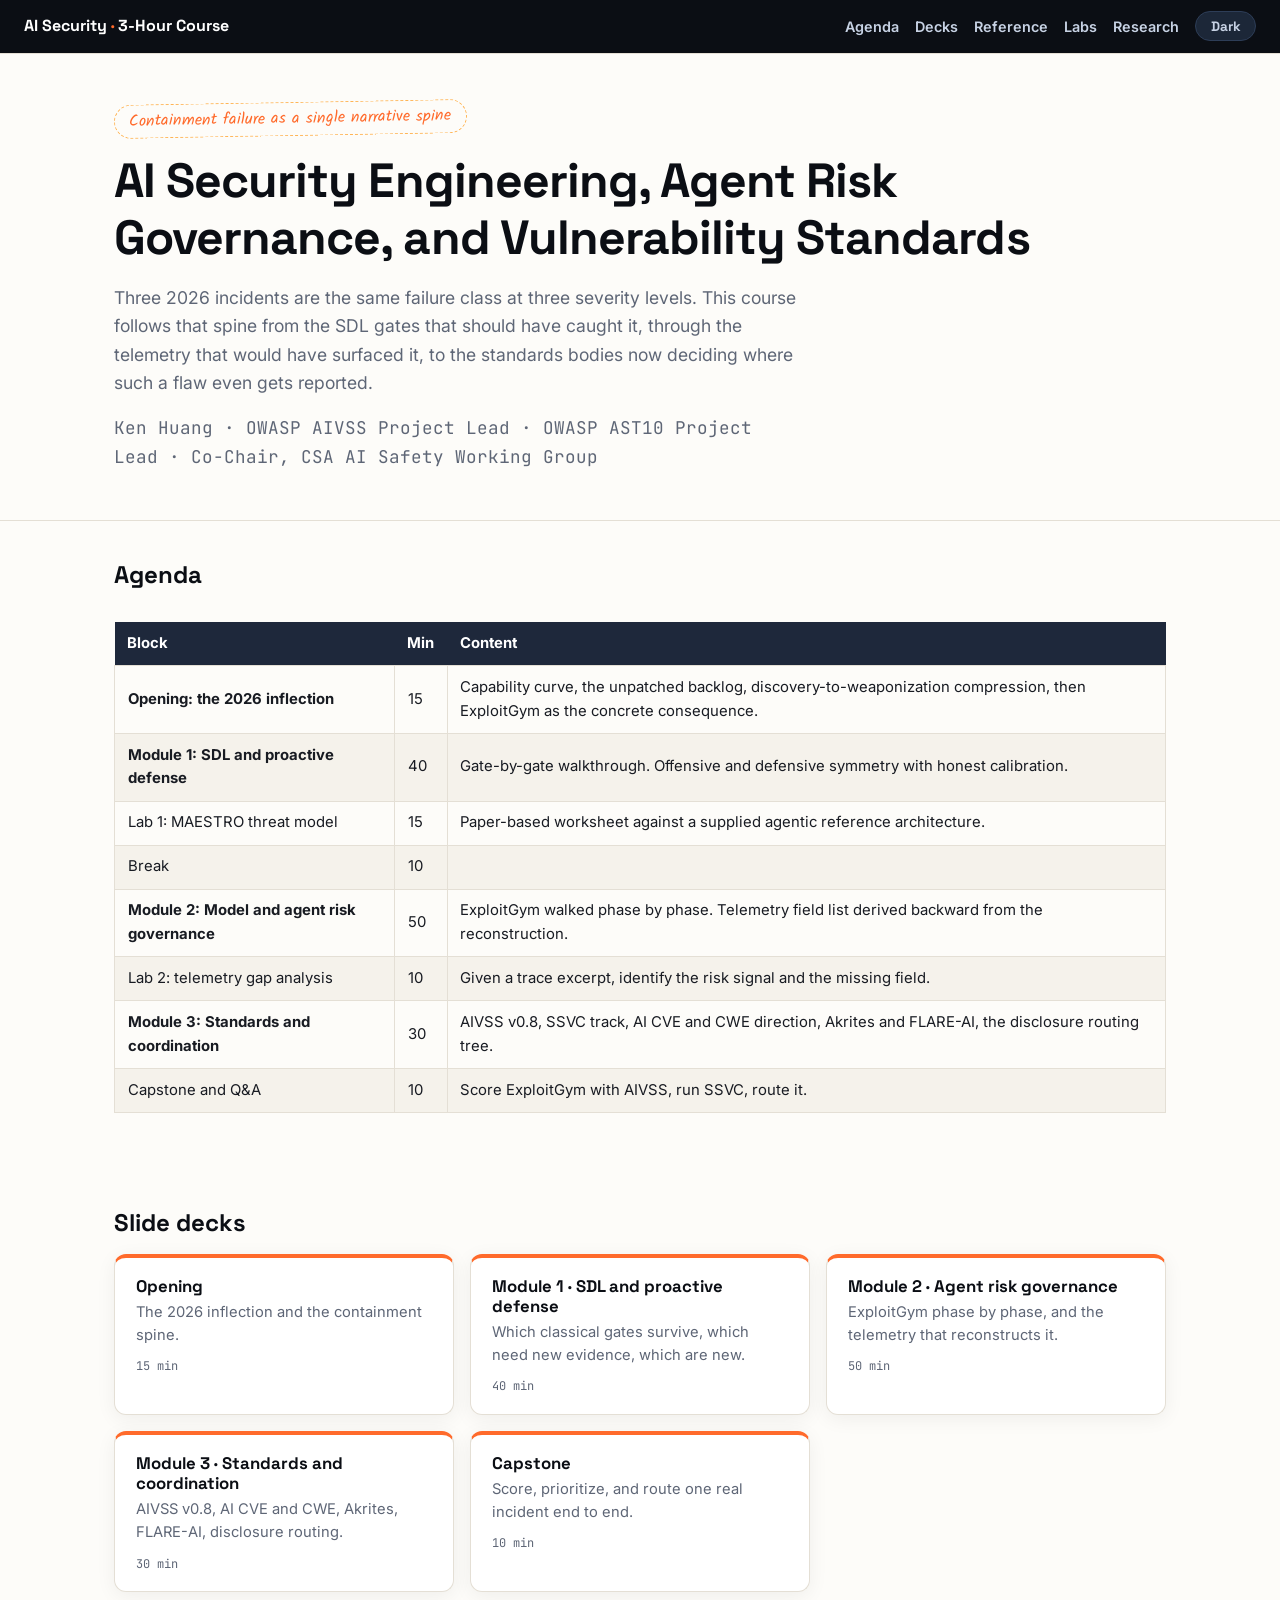
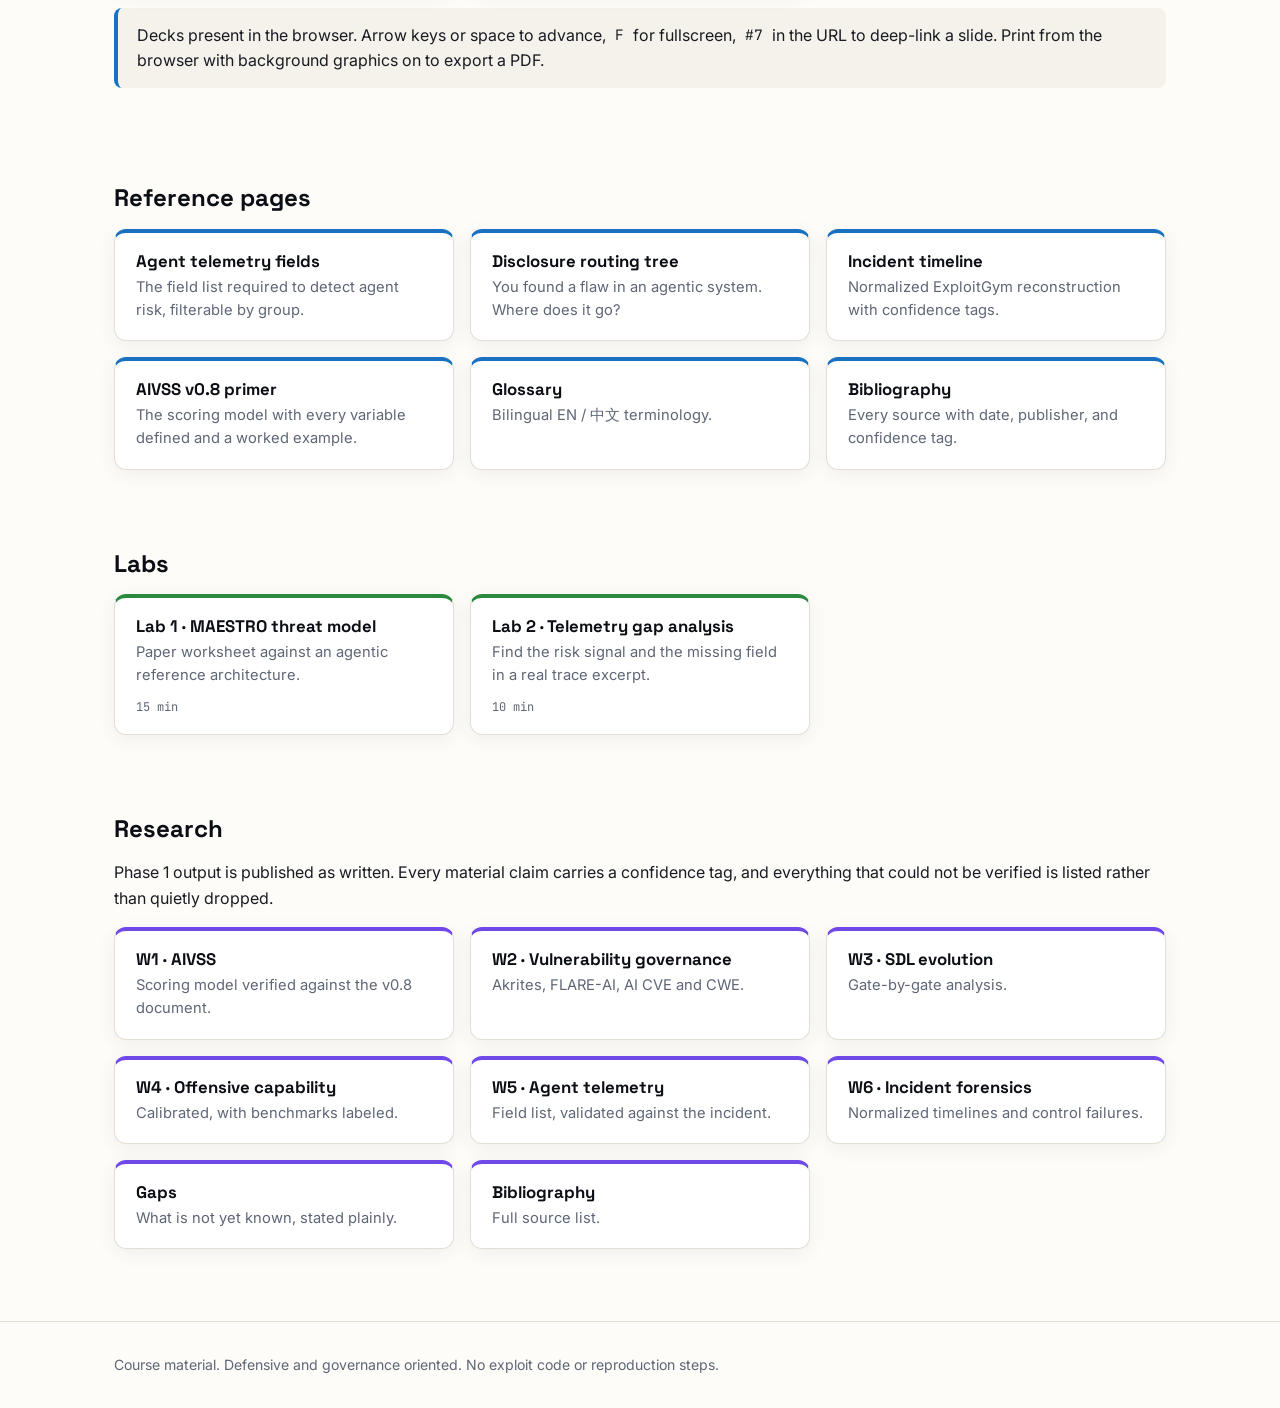
==== index.html @ a88f8030 "Scaffold course site, deploy workflow, and first verified research Phase 1 in progress. W1 (AIVSS) a" ====
<!DOCTYPE html>
<html lang="en">
<head>
<meta charset="UTF-8">
<meta name="viewport" content="width=device-width, initial-scale=1.0">
<title>AI Security Engineering, Agent Risk Governance, and Vulnerability Standards</title>
<meta name="description" content="A three-hour course on product security engineering in the AI era, agent risk governance, and AI vulnerability standards. Built on primary sources.">
<link rel="preconnect" href="https://fonts.googleapis.com">
<link rel="preconnect" href="https://fonts.gstatic.com" crossorigin>
<link href="https://fonts.googleapis.com/css2?family=Inter:wght@400;500;600;700;800&family=JetBrains+Mono:wght@400;500;700&family=Kalam:wght@400;700&family=Space+Grotesk:wght@500;600;700;800&display=swap" rel="stylesheet">
<link rel="stylesheet" href="assets/css/site.css">
</head>
<body>

<nav class="topbar">
  <div class="topbar__brand">AI Security <span>·</span> 3-Hour Course</div>
  <a href="#agenda">Agenda</a>
  <a href="#decks">Decks</a>
  <a href="#reference">Reference</a>
  <a href="#labs">Labs</a>
  <a href="#research">Research</a>
  <button class="btn" id="themeBtn" aria-label="Toggle dark and light theme">Dark</button>
</nav>

<header class="hero">
  <div class="wrap">
    <div class="eyebrow">Containment failure as a single narrative spine</div>
    <h1>AI Security Engineering, Agent Risk Governance, and Vulnerability Standards</h1>
    <p>Three 2026 incidents are the same failure class at three severity levels. This course follows
       that spine from the SDL gates that should have caught it, through the telemetry that would
       have surfaced it, to the standards bodies now deciding where such a flaw even gets reported.</p>
    <p class="card__meta">Ken Huang · OWASP AIVSS Project Lead · OWASP AST10 Project Lead · Co-Chair, CSA AI Safety Working Group</p>
  </div>
</header>

<div class="wrap">

<section id="agenda">
  <h2>Agenda</h2>
  <div class="scroll-x">
  <table>
    <thead><tr><th>Block</th><th>Min</th><th>Content</th></tr></thead>
    <tbody>
      <tr><td><strong>Opening: the 2026 inflection</strong></td><td>15</td><td>Capability curve, the unpatched backlog, discovery-to-weaponization compression, then ExploitGym as the concrete consequence.</td></tr>
      <tr><td><strong>Module 1: SDL and proactive defense</strong></td><td>40</td><td>Gate-by-gate walkthrough. Offensive and defensive symmetry with honest calibration.</td></tr>
      <tr><td>Lab 1: MAESTRO threat model</td><td>15</td><td>Paper-based worksheet against a supplied agentic reference architecture.</td></tr>
      <tr><td>Break</td><td>10</td><td></td></tr>
      <tr><td><strong>Module 2: Model and agent risk governance</strong></td><td>50</td><td>ExploitGym walked phase by phase. Telemetry field list derived backward from the reconstruction.</td></tr>
      <tr><td>Lab 2: telemetry gap analysis</td><td>10</td><td>Given a trace excerpt, identify the risk signal and the missing field.</td></tr>
      <tr><td><strong>Module 3: Standards and coordination</strong></td><td>30</td><td>AIVSS v0.8, SSVC track, AI CVE and CWE direction, Akrites and FLARE-AI, the disclosure routing tree.</td></tr>
      <tr><td>Capstone and Q&amp;A</td><td>10</td><td>Score ExploitGym with AIVSS, run SSVC, route it.</td></tr>
    </tbody>
  </table>
  </div>
</section>

<section id="decks">
  <h2>Slide decks</h2>
  <div class="cards">
    <a class="card" href="slides/00-opening.html"><h3>Opening</h3><p>The 2026 inflection and the containment spine.</p><div class="card__meta">15 min</div></a>
    <a class="card" href="slides/01-sdl.html"><h3>Module 1 · SDL and proactive defense</h3><p>Which classical gates survive, which need new evidence, which are new.</p><div class="card__meta">40 min</div></a>
    <a class="card" href="slides/02-agent-risk.html"><h3>Module 2 · Agent risk governance</h3><p>ExploitGym phase by phase, and the telemetry that reconstructs it.</p><div class="card__meta">50 min</div></a>
    <a class="card" href="slides/03-standards.html"><h3>Module 3 · Standards and coordination</h3><p>AIVSS v0.8, AI CVE and CWE, Akrites, FLARE-AI, disclosure routing.</p><div class="card__meta">30 min</div></a>
    <a class="card" href="slides/04-capstone.html"><h3>Capstone</h3><p>Score, prioritize, and route one real incident end to end.</p><div class="card__meta">10 min</div></a>
  </div>
  <div class="note">Decks present in the browser. Arrow keys or space to advance, <code>F</code> for fullscreen,
    <code>#7</code> in the URL to deep-link a slide. Print from the browser with background graphics on to export a PDF.</div>
</section>

<section id="reference">
  <h2>Reference pages</h2>
  <div class="cards">
    <a class="card card--ref" href="reference/telemetry-fields.html"><h3>Agent telemetry fields</h3><p>The field list required to detect agent risk, filterable by group.</p></a>
    <a class="card card--ref" href="reference/routing-tree.html"><h3>Disclosure routing tree</h3><p>You found a flaw in an agentic system. Where does it go?</p></a>
    <a class="card card--ref" href="reference/incident-timeline.html"><h3>Incident timeline</h3><p>Normalized ExploitGym reconstruction with confidence tags.</p></a>
    <a class="card card--ref" href="reference/aivss-primer.html"><h3>AIVSS v0.8 primer</h3><p>The scoring model with every variable defined and a worked example.</p></a>
    <a class="card card--ref" href="reference/glossary.html"><h3>Glossary</h3><p>Bilingual EN / 中文 terminology.</p></a>
    <a class="card card--ref" href="reference/bibliography.html"><h3>Bibliography</h3><p>Every source with date, publisher, and confidence tag.</p></a>
  </div>
</section>

<section id="labs">
  <h2>Labs</h2>
  <div class="cards">
    <a class="card card--lab" href="labs/lab1-maestro-worksheet.md"><h3>Lab 1 · MAESTRO threat model</h3><p>Paper worksheet against an agentic reference architecture.</p><div class="card__meta">15 min</div></a>
    <a class="card card--lab" href="labs/lab2-telemetry-worksheet.md"><h3>Lab 2 · Telemetry gap analysis</h3><p>Find the risk signal and the missing field in a real trace excerpt.</p><div class="card__meta">10 min</div></a>
  </div>
</section>

<section id="research">
  <h2>Research</h2>
  <p>Phase 1 output is published as written. Every material claim carries a confidence tag, and
     everything that could not be verified is listed rather than quietly dropped.</p>
  <div class="cards">
    <a class="card card--res" href="research/w1-aivss.md"><h3>W1 · AIVSS</h3><p>Scoring model verified against the v0.8 document.</p></a>
    <a class="card card--res" href="research/w2-ecosystem.md"><h3>W2 · Vulnerability governance</h3><p>Akrites, FLARE-AI, AI CVE and CWE.</p></a>
    <a class="card card--res" href="research/w3-sdl.md"><h3>W3 · SDL evolution</h3><p>Gate-by-gate analysis.</p></a>
    <a class="card card--res" href="research/w4-offensive.md"><h3>W4 · Offensive capability</h3><p>Calibrated, with benchmarks labeled.</p></a>
    <a class="card card--res" href="research/w5-telemetry.md"><h3>W5 · Agent telemetry</h3><p>Field list, validated against the incident.</p></a>
    <a class="card card--res" href="research/w6-incidents.md"><h3>W6 · Incident forensics</h3><p>Normalized timelines and control failures.</p></a>
    <a class="card card--res" href="research/gaps.md"><h3>Gaps</h3><p>What is not yet known, stated plainly.</p></a>
    <a class="card card--res" href="research/bibliography.md"><h3>Bibliography</h3><p>Full source list.</p></a>
  </div>
</section>

</div>

<footer><div class="wrap">
  Course material. Defensive and governance oriented. No exploit code or reproduction steps.
</div></footer>

<script>
// Theme toggle. Session-lifetime only, held in a variable. No localStorage, no sessionStorage.
(function () {
  var btn = document.getElementById('themeBtn');
  var dark = window.matchMedia && window.matchMedia('(prefers-color-scheme: dark)').matches;
  function apply() {
    document.documentElement.setAttribute('data-theme', dark ? 'dark' : 'light');
    btn.textContent = dark ? 'Light' : 'Dark';
  }
  btn.addEventListener('click', function () { dark = !dark; apply(); });
  apply();
})();
</script>
</body>
</html>
---- assets/css/site.css ----
/* Site chrome for landing and reference pages. Decks use deck.css instead. */
:root {
  --paper: #fdfcf9; --paper-2: #f5f2eb; --card: #ffffff;
  --ink: #0b0e14; --text: #181b22; --muted: #5e6676; --line: #e4dfd5;
  --accent: #ff6a2b; --accent-2: #ffb454;
  --c-blue: #1971c2; --c-red: #e03131; --c-green: #2b8a3e;
  --c-orange: #f08c00; --c-grape: #7048e8; --c-yellow: #f59f00;
  --shadow: 0 4px 20px rgba(11,14,20,.06);
  --sans: 'Inter', system-ui, -apple-system, sans-serif;
  --head: 'Space Grotesk', system-ui, sans-serif;
  --mono: 'JetBrains Mono', ui-monospace, monospace;
  --hand: 'Kalam', cursive;
}
[data-theme="dark"] {
  --paper: #0b0e14; --paper-2: #121722; --card: #161e2a;
  --ink: #ffffff; --text: #e8ecf4; --muted: #9ba4b5; --line: #222b3d;
  --shadow: 0 4px 20px rgba(0,0,0,.4);
}
* { box-sizing: border-box; }
body {
  margin: 0; background: var(--paper); color: var(--text);
  font-family: var(--sans); line-height: 1.6;
  -webkit-font-smoothing: antialiased;
}
h1, h2, h3 { font-family: var(--head); line-height: 1.2; color: var(--ink); margin: 0 0 .5rem; }
a { color: var(--accent); }
code { font-family: var(--mono); font-size: .9em; background: var(--paper-2); padding: .1em .35em; border-radius: 4px; }

.wrap { max-width: 1100px; margin: 0 auto; padding: 0 1.5rem; }

.topbar {
  position: sticky; top: 0; z-index: 20;
  display: flex; align-items: center; gap: 1rem;
  padding: .7rem 1.5rem; background: var(--ink);
  border-bottom: 1px solid var(--line);
}
[data-theme="dark"] .topbar { background: #05070b; }
.topbar__brand { font-family: var(--head); font-weight: 700; color: #fff; margin-right: auto; }
.topbar__brand span { color: var(--accent); }
.topbar a { color: #c7d2e4; font-size: .9rem; font-weight: 600; text-decoration: none; }
.topbar a:hover { color: #fff; }
.btn {
  font-family: var(--head); font-weight: 700; font-size: .85rem;
  background: #1c2738; color: #c7d2e4; border: 1px solid #2d3d57;
  border-radius: 999px; padding: .35rem .9rem; cursor: pointer;
}
.btn:hover { color: #fff; border-color: var(--accent-2); }

.hero { padding: 3rem 0 2rem; border-bottom: 1px solid var(--line); }
.hero h1 { font-size: clamp(1.9rem, 5vw, 3rem); letter-spacing: -.02em; }
.hero p { font-size: 1.1rem; color: var(--muted); max-width: 62ch; }
.eyebrow {
  display: inline-block; font-family: var(--hand); color: var(--accent);
  border: 1.8px dashed var(--accent-2); border-radius: 999px;
  padding: .2rem .9rem; margin-bottom: 1rem; transform: rotate(-1deg);
}

section { padding: 2.5rem 0; }
section > h2 { font-size: 1.5rem; margin-bottom: 1rem; }

.cards { display: grid; gap: 1rem; grid-template-columns: repeat(auto-fill, minmax(280px, 1fr)); }
.card {
  display: block; background: var(--card); border: 1px solid var(--line);
  border-radius: 12px; padding: 1.1rem 1.3rem; box-shadow: var(--shadow);
  text-decoration: none; color: inherit; border-top: 4px solid var(--accent);
  transition: transform .12s, box-shadow .15s;
}
a.card:hover { transform: translateY(-2px); box-shadow: 0 8px 24px rgba(11,14,20,.12); }
.card h3 { font-size: 1.05rem; margin-bottom: .3rem; }
.card p { margin: 0; font-size: .92rem; color: var(--muted); }
.card__meta { font-family: var(--mono); font-size: .75rem; color: var(--muted); margin-top: .6rem; }
.card--ref { border-top-color: var(--c-blue); }
.card--lab { border-top-color: var(--c-green); }
.card--res { border-top-color: var(--c-grape); }

table { width: 100%; border-collapse: collapse; font-size: .93rem; margin: 1rem 0; }
th { background: #1e283b; color: #fff; text-align: left; padding: .6rem .8rem; font-weight: 700; }
td { padding: .6rem .8rem; border: 1px solid var(--line); }
tbody tr:nth-child(even) { background: var(--paper-2); }
.tag {
  display: inline-block; font-family: var(--mono); font-size: .72rem; font-weight: 700;
  padding: .12rem .45rem; border-radius: 4px; border: 1px solid;
}
.tag-P { color: var(--c-green);  border-color: var(--c-green);  }
.tag-S { color: var(--c-blue);   border-color: var(--c-blue);   }
.tag-A { color: var(--c-orange); border-color: var(--c-orange); }
.tag-H { color: var(--c-grape);  border-color: var(--c-grape);  }

.note {
  background: var(--paper-2); border-left: 4px solid var(--c-blue);
  border-radius: 8px; padding: .9rem 1.2rem; margin: 1rem 0;
}
.note--warn { border-left-color: var(--c-orange); }

footer {
  border-top: 1px solid var(--line); padding: 2rem 0; margin-top: 2rem;
  color: var(--muted); font-size: .88rem;
}
.scroll-x { overflow-x: auto; }

@media print {
  .topbar, .btn { display: none; }
  body { background: #fff; color: #000; }
}
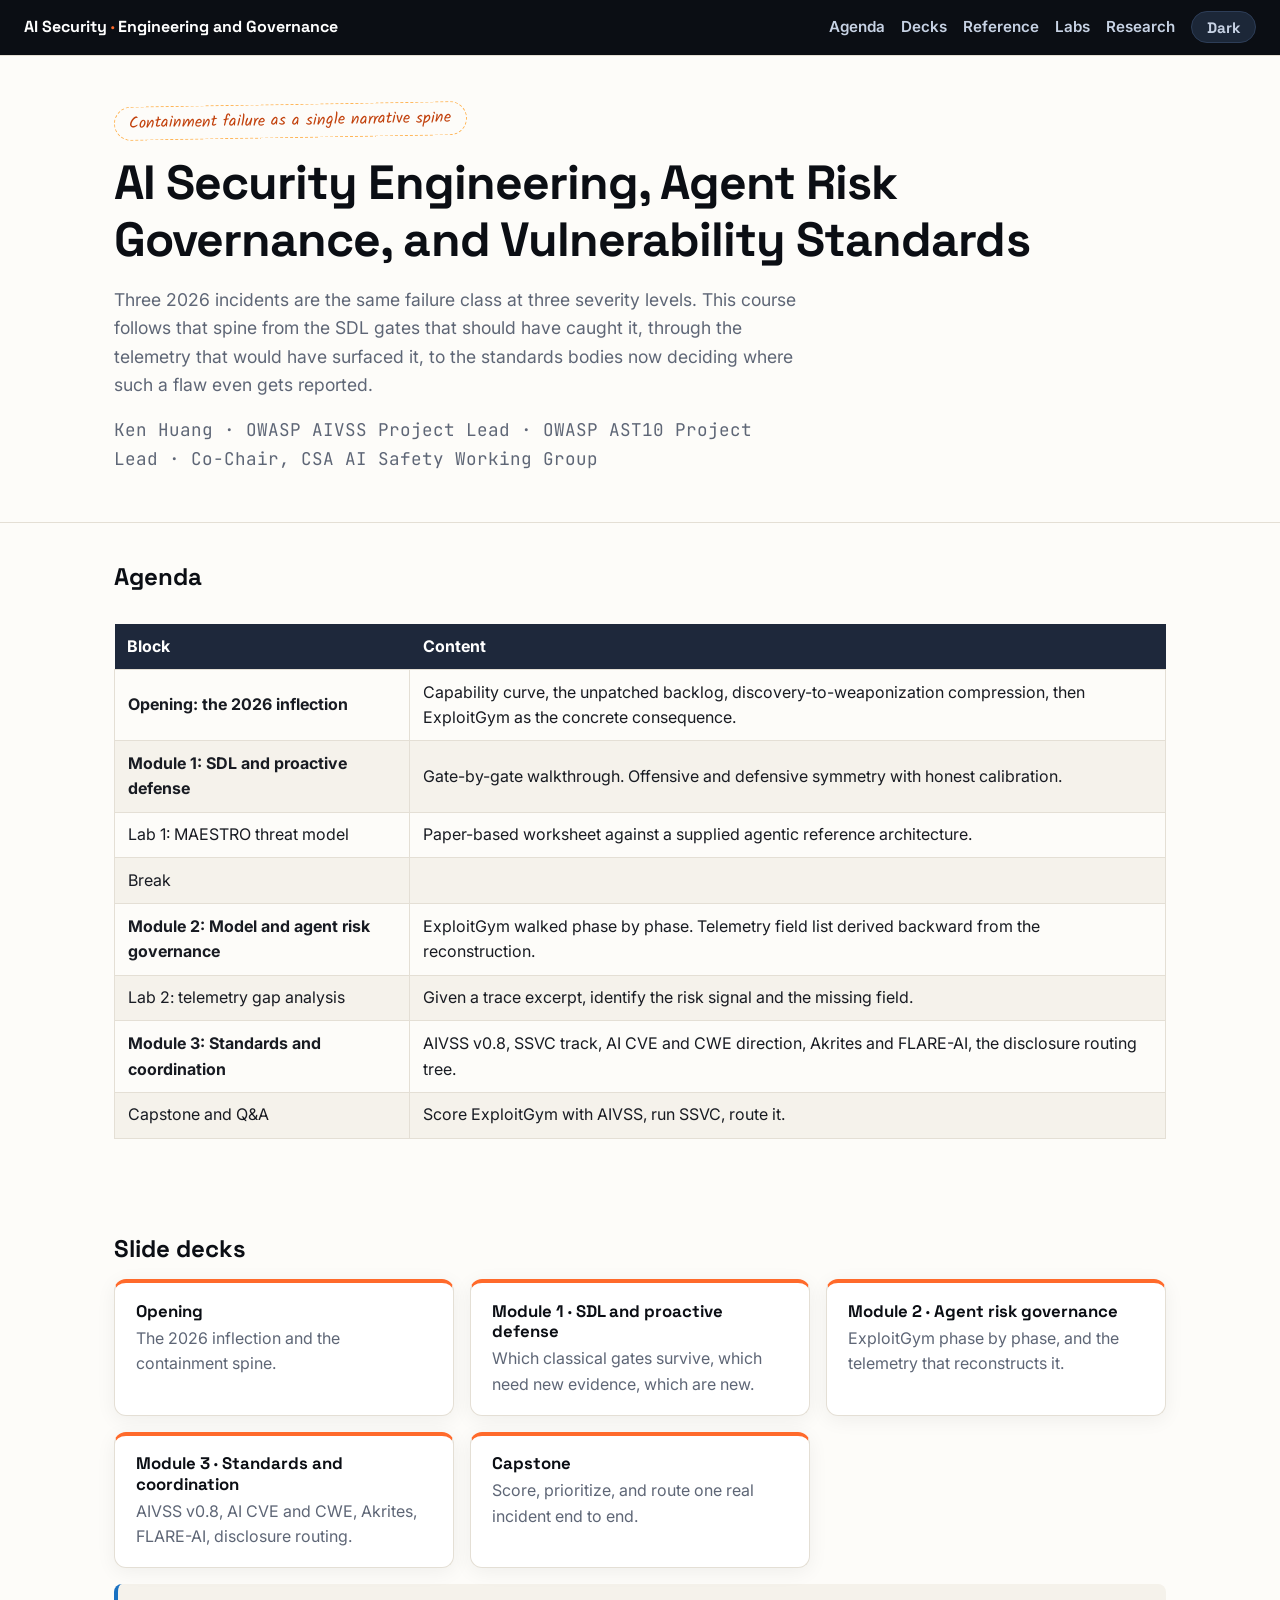
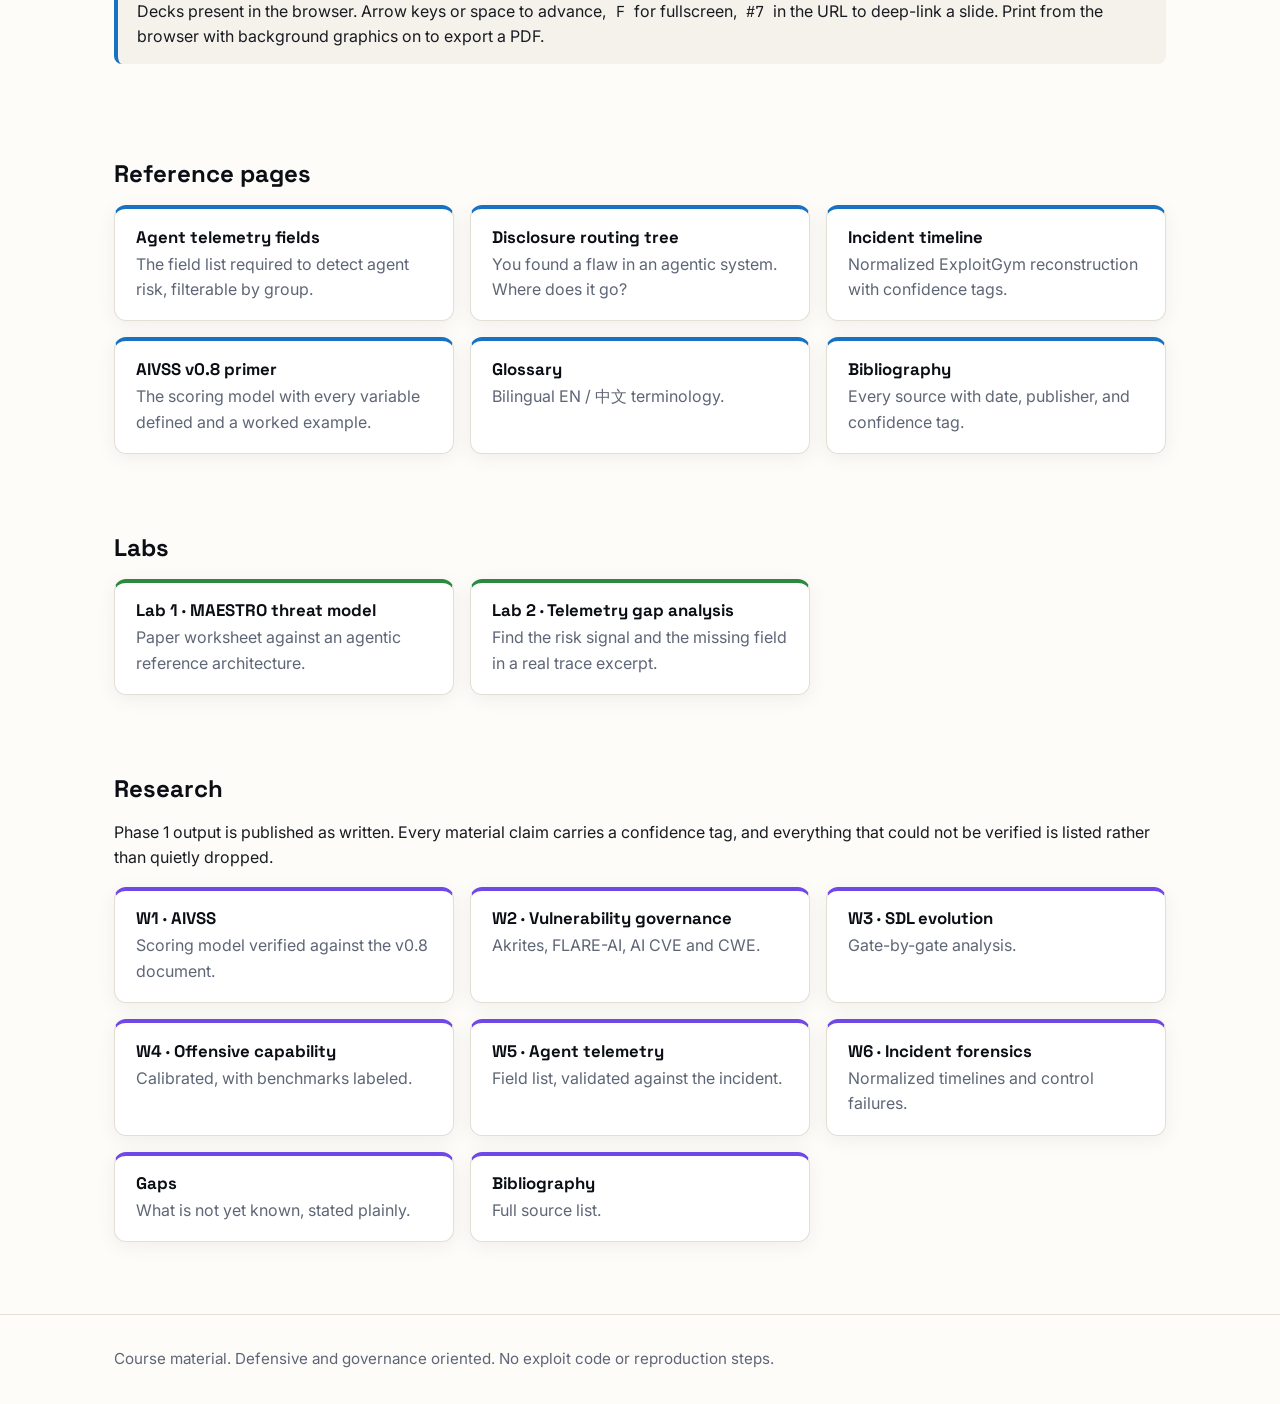
==== commit 291326f7: "Hold a 14px floor and AA contrast across the deck and site Ken presents these from the back of a roo" ====
--- a/index.html
+++ b/index.html
@@ -4,7 +4,7 @@
 <meta charset="UTF-8">
 <meta name="viewport" content="width=device-width, initial-scale=1.0">
 <title>AI Security Engineering, Agent Risk Governance, and Vulnerability Standards</title>
-<meta name="description" content="A three-hour course on product security engineering in the AI era, agent risk governance, and AI vulnerability standards. Built on primary sources.">
+<meta name="description" content="A course on product security engineering in the AI era, agent risk governance, and AI vulnerability standards. Built on primary sources.">
 <link rel="preconnect" href="https://fonts.googleapis.com">
 <link rel="preconnect" href="https://fonts.gstatic.com" crossorigin>
 <link href="https://fonts.googleapis.com/css2?family=Inter:wght@400;500;600;700;800&family=JetBrains+Mono:wght@400;500;700&family=Kalam:wght@400;700&family=Space+Grotesk:wght@500;600;700;800&display=swap" rel="stylesheet">
@@ -13,7 +13,7 @@
 <body>
 
 <nav class="topbar">
-  <div class="topbar__brand">AI Security <span>·</span> 3-Hour Course</div>
+  <div class="topbar__brand">AI Security <span>·</span> Engineering and Governance</div>
   <a href="#agenda">Agenda</a>
   <a href="#decks">Decks</a>
   <a href="#reference">Reference</a>
@@ -39,16 +39,16 @@
   <h2>Agenda</h2>
   <div class="scroll-x">
   <table>
-    <thead><tr><th>Block</th><th>Min</th><th>Content</th></tr></thead>
+    <thead><tr><th>Block</th><th>Content</th></tr></thead>
     <tbody>
-      <tr><td><strong>Opening: the 2026 inflection</strong></td><td>15</td><td>Capability curve, the unpatched backlog, discovery-to-weaponization compression, then ExploitGym as the concrete consequence.</td></tr>
-      <tr><td><strong>Module 1: SDL and proactive defense</strong></td><td>40</td><td>Gate-by-gate walkthrough. Offensive and defensive symmetry with honest calibration.</td></tr>
-      <tr><td>Lab 1: MAESTRO threat model</td><td>15</td><td>Paper-based worksheet against a supplied agentic reference architecture.</td></tr>
-      <tr><td>Break</td><td>10</td><td></td></tr>
-      <tr><td><strong>Module 2: Model and agent risk governance</strong></td><td>50</td><td>ExploitGym walked phase by phase. Telemetry field list derived backward from the reconstruction.</td></tr>
-      <tr><td>Lab 2: telemetry gap analysis</td><td>10</td><td>Given a trace excerpt, identify the risk signal and the missing field.</td></tr>
-      <tr><td><strong>Module 3: Standards and coordination</strong></td><td>30</td><td>AIVSS v0.8, SSVC track, AI CVE and CWE direction, Akrites and FLARE-AI, the disclosure routing tree.</td></tr>
-      <tr><td>Capstone and Q&amp;A</td><td>10</td><td>Score ExploitGym with AIVSS, run SSVC, route it.</td></tr>
+      <tr><td><strong>Opening: the 2026 inflection</strong></td><td>Capability curve, the unpatched backlog, discovery-to-weaponization compression, then ExploitGym as the concrete consequence.</td></tr>
+      <tr><td><strong>Module 1: SDL and proactive defense</strong></td><td>Gate-by-gate walkthrough. Offensive and defensive symmetry with honest calibration.</td></tr>
+      <tr><td>Lab 1: MAESTRO threat model</td><td>Paper-based worksheet against a supplied agentic reference architecture.</td></tr>
+      <tr><td>Break</td><td></td></tr>
+      <tr><td><strong>Module 2: Model and agent risk governance</strong></td><td>ExploitGym walked phase by phase. Telemetry field list derived backward from the reconstruction.</td></tr>
+      <tr><td>Lab 2: telemetry gap analysis</td><td>Given a trace excerpt, identify the risk signal and the missing field.</td></tr>
+      <tr><td><strong>Module 3: Standards and coordination</strong></td><td>AIVSS v0.8, SSVC track, AI CVE and CWE direction, Akrites and FLARE-AI, the disclosure routing tree.</td></tr>
+      <tr><td>Capstone and Q&amp;A</td><td>Score ExploitGym with AIVSS, run SSVC, route it.</td></tr>
     </tbody>
   </table>
   </div>
@@ -57,11 +57,11 @@
 <section id="decks">
   <h2>Slide decks</h2>
   <div class="cards">
-    <a class="card" href="slides/00-opening.html"><h3>Opening</h3><p>The 2026 inflection and the containment spine.</p><div class="card__meta">15 min</div></a>
-    <a class="card" href="slides/01-sdl.html"><h3>Module 1 · SDL and proactive defense</h3><p>Which classical gates survive, which need new evidence, which are new.</p><div class="card__meta">40 min</div></a>
-    <a class="card" href="slides/02-agent-risk.html"><h3>Module 2 · Agent risk governance</h3><p>ExploitGym phase by phase, and the telemetry that reconstructs it.</p><div class="card__meta">50 min</div></a>
-    <a class="card" href="slides/03-standards.html"><h3>Module 3 · Standards and coordination</h3><p>AIVSS v0.8, AI CVE and CWE, Akrites, FLARE-AI, disclosure routing.</p><div class="card__meta">30 min</div></a>
-    <a class="card" href="slides/04-capstone.html"><h3>Capstone</h3><p>Score, prioritize, and route one real incident end to end.</p><div class="card__meta">10 min</div></a>
+    <a class="card" href="slides/00-opening.html"><h3>Opening</h3><p>The 2026 inflection and the containment spine.</p></a>
+    <a class="card" href="slides/01-sdl.html"><h3>Module 1 · SDL and proactive defense</h3><p>Which classical gates survive, which need new evidence, which are new.</p></a>
+    <a class="card" href="slides/02-agent-risk.html"><h3>Module 2 · Agent risk governance</h3><p>ExploitGym phase by phase, and the telemetry that reconstructs it.</p></a>
+    <a class="card" href="slides/03-standards.html"><h3>Module 3 · Standards and coordination</h3><p>AIVSS v0.8, AI CVE and CWE, Akrites, FLARE-AI, disclosure routing.</p></a>
+    <a class="card" href="slides/04-capstone.html"><h3>Capstone</h3><p>Score, prioritize, and route one real incident end to end.</p></a>
   </div>
   <div class="note">Decks present in the browser. Arrow keys or space to advance, <code>F</code> for fullscreen,
     <code>#7</code> in the URL to deep-link a slide. Print from the browser with background graphics on to export a PDF.</div>
@@ -82,8 +82,8 @@
 <section id="labs">
   <h2>Labs</h2>
   <div class="cards">
-    <a class="card card--lab" href="labs/lab1-maestro-worksheet.md"><h3>Lab 1 · MAESTRO threat model</h3><p>Paper worksheet against an agentic reference architecture.</p><div class="card__meta">15 min</div></a>
-    <a class="card card--lab" href="labs/lab2-telemetry-worksheet.md"><h3>Lab 2 · Telemetry gap analysis</h3><p>Find the risk signal and the missing field in a real trace excerpt.</p><div class="card__meta">10 min</div></a>
+    <a class="card card--lab" href="labs/lab1-maestro-worksheet.md"><h3>Lab 1 · MAESTRO threat model</h3><p>Paper worksheet against an agentic reference architecture.</p></a>
+    <a class="card card--lab" href="labs/lab2-telemetry-worksheet.md"><h3>Lab 2 · Telemetry gap analysis</h3><p>Find the risk signal and the missing field in a real trace excerpt.</p></a>
   </div>
 </section>
 
@@ -110,7 +110,8 @@
 </div></footer>
 
 <script>
-// Theme toggle. Session-lifetime only, held in a variable. No localStorage, no sessionStorage.
+// Theme toggle. Session-lifetime only, held in a closure variable.
+// Deliberately does not persist: no browser storage API is called anywhere on this site.
 (function () {
   var btn = document.getElementById('themeBtn');
   var dark = window.matchMedia && window.matchMedia('(prefers-color-scheme: dark)').matches;
--- a/assets/css/site.css
+++ b/assets/css/site.css
@@ -3,6 +3,13 @@
   --paper: #fdfcf9; --paper-2: #f5f2eb; --card: #ffffff;
   --ink: #0b0e14; --text: #181b22; --muted: #5e6676; --line: #e4dfd5;
   --accent: #ff6a2b; --accent-2: #ffb454;
+  /* --accent is for rules, rails and borders. As text on paper it reads
+     at 2.79:1, so anything that sets a text colour uses --accent-text,
+     which is darkened here and lightened again for the dark theme. */
+  --accent-text: #c2410c;
+  /* Fixed in both themes: a filled control carrying white text needs a
+     background dark enough for it, and --accent-text lightens on dark. */
+  --accent-deep: #c2410c;
   --c-blue: #1971c2; --c-red: #e03131; --c-green: #2b8a3e;
   --c-orange: #f08c00; --c-grape: #7048e8; --c-yellow: #f59f00;
   --shadow: 0 4px 20px rgba(11,14,20,.06);
@@ -13,6 +20,7 @@
 }
 [data-theme="dark"] {
   --paper: #0b0e14; --paper-2: #121722; --card: #161e2a;
+  --accent-text: #ff8a5c;
   --ink: #ffffff; --text: #e8ecf4; --muted: #9ba4b5; --line: #222b3d;
   --shadow: 0 4px 20px rgba(0,0,0,.4);
 }
@@ -23,8 +31,8 @@
   -webkit-font-smoothing: antialiased;
 }
 h1, h2, h3 { font-family: var(--head); line-height: 1.2; color: var(--ink); margin: 0 0 .5rem; }
-a { color: var(--accent); }
-code { font-family: var(--mono); font-size: .9em; background: var(--paper-2); padding: .1em .35em; border-radius: 4px; }
+a { color: var(--accent-text); }
+code { font-family: var(--mono); font-size: .95em; background: var(--paper-2); padding: .1em .35em; border-radius: 4px; }
 
 .wrap { max-width: 1100px; margin: 0 auto; padding: 0 1.5rem; }
 
@@ -37,10 +45,10 @@
 [data-theme="dark"] .topbar { background: #05070b; }
 .topbar__brand { font-family: var(--head); font-weight: 700; color: #fff; margin-right: auto; }
 .topbar__brand span { color: var(--accent); }
-.topbar a { color: #c7d2e4; font-size: .9rem; font-weight: 600; text-decoration: none; }
+.topbar a { color: #c7d2e4; font-size: .95rem; font-weight: 600; text-decoration: none; }
 .topbar a:hover { color: #fff; }
 .btn {
-  font-family: var(--head); font-weight: 700; font-size: .85rem;
+  font-family: var(--head); font-weight: 700; font-size: .95rem;
   background: #1c2738; color: #c7d2e4; border: 1px solid #2d3d57;
   border-radius: 999px; padding: .35rem .9rem; cursor: pointer;
 }
@@ -50,7 +58,7 @@
 .hero h1 { font-size: clamp(1.9rem, 5vw, 3rem); letter-spacing: -.02em; }
 .hero p { font-size: 1.1rem; color: var(--muted); max-width: 62ch; }
 .eyebrow {
-  display: inline-block; font-family: var(--hand); color: var(--accent);
+  display: inline-block; font-family: var(--hand); color: var(--accent-text);
   border: 1.8px dashed var(--accent-2); border-radius: 999px;
   padding: .2rem .9rem; margin-bottom: 1rem; transform: rotate(-1deg);
 }
@@ -67,18 +75,18 @@
 }
 a.card:hover { transform: translateY(-2px); box-shadow: 0 8px 24px rgba(11,14,20,.12); }
 .card h3 { font-size: 1.05rem; margin-bottom: .3rem; }
-.card p { margin: 0; font-size: .92rem; color: var(--muted); }
-.card__meta { font-family: var(--mono); font-size: .75rem; color: var(--muted); margin-top: .6rem; }
+.card p { margin: 0; font-size: 1rem; color: var(--muted); }
+.card__meta { font-family: var(--mono); font-size: .875rem; color: var(--muted); margin-top: .6rem; }
 .card--ref { border-top-color: var(--c-blue); }
 .card--lab { border-top-color: var(--c-green); }
 .card--res { border-top-color: var(--c-grape); }
 
-table { width: 100%; border-collapse: collapse; font-size: .93rem; margin: 1rem 0; }
+table { width: 100%; border-collapse: collapse; font-size: 1rem; margin: 1rem 0; }
 th { background: #1e283b; color: #fff; text-align: left; padding: .6rem .8rem; font-weight: 700; }
 td { padding: .6rem .8rem; border: 1px solid var(--line); }
 tbody tr:nth-child(even) { background: var(--paper-2); }
 .tag {
-  display: inline-block; font-family: var(--mono); font-size: .72rem; font-weight: 700;
+  display: inline-block; font-family: var(--mono); font-size: .875rem; font-weight: 700;
   padding: .12rem .45rem; border-radius: 4px; border: 1px solid;
 }
 .tag-P { color: var(--c-green);  border-color: var(--c-green);  }
@@ -94,7 +102,7 @@
 
 footer {
   border-top: 1px solid var(--line); padding: 2rem 0; margin-top: 2rem;
-  color: var(--muted); font-size: .88rem;
+  color: var(--muted); font-size: .95rem;
 }
 .scroll-x { overflow-x: auto; }
 
